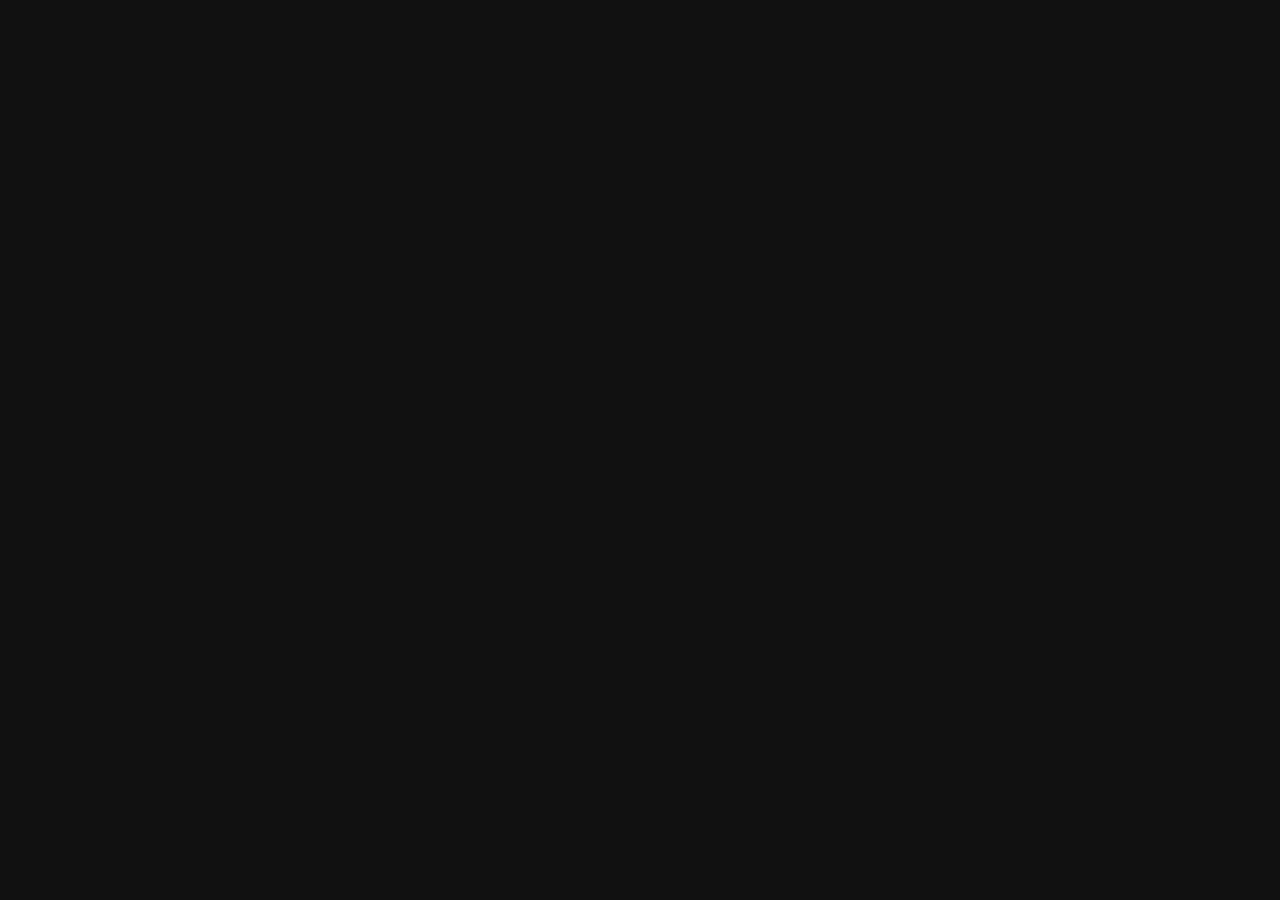
==== index.html @ 20e231be "feat(chefe): jokenpo do Sobrinho que Desenha OBP.JOKENPO puro (triade, sequencia fixa e melhor de 3)" ====
<!DOCTYPE html>
<html lang="pt-BR">
<head>
<meta charset="utf-8">
<meta name="viewport" content="width=device-width, initial-scale=1">
<title>tikinho & gilpp: O Briefing Perdido</title>
<link rel="stylesheet" href="https://fonts.googleapis.com/css2?family=Press+Start+2P&display=swap">
<style>
  html, body { margin: 0; height: 100%; background: #111; overflow: hidden; }
  #jogo { width: 100vw; height: 100vh; }
  #jogo canvas { image-rendering: pixelated; image-rendering: crisp-edges; }
  #fonte-pre { position: absolute; left: -9999px; top: 0; font-family: "Press Start 2P", monospace; }
</style>
</head>
<body>
<div id="jogo"></div>
<span id="fonte-pre">.</span>
<script src="https://cdnjs.cloudflare.com/ajax/libs/phaser/3.90.0/phaser.min.js"></script>
<script src="js/data/paleta.js"></script>
<script src="js/config.js"></script>
<script src="js/data/herois.js"></script>
<script src="js/systems/Mapa.js"></script>
<script src="js/data/fase-01.js"></script>
<script src="js/data/fase-02.js"></script>
<script src="js/data/fase-03.js"></script>
<script src="js/data/fase-04.js"></script>
<script src="js/data/fase-05.js"></script>
<script src="js/data/fase-06.js"></script>
<script src="js/data/fase-07.js"></script>
<script src="js/data/fase-08a.js"></script>
<script src="js/data/fase-08b.js"></script>
<script src="js/systems/Save.js"></script>
<script src="js/systems/Audio.js"></script>
<script src="js/systems/Voice.js"></script>
<script src="js/systems/Input.js"></script>
<script src="js/systems/Camera.js"></script>
<script src="js/entities/Block.js"></script>
<script src="js/entities/Item.js"></script>
<script src="js/entities/Projetil.js"></script>
<script src="js/entities/Enemy.js"></script>
<script src="js/entities/Player.js"></script>
<script src="js/scenes/Hud.js"></script>
<script src="js/scenes/Select.js"></script>
<script src="js/scenes/Level.js"></script>
  <script src="js/scenes/Boss.js"></script>
<script src="js/scenes/Boot.js"></script>
<script src="js/main.js"></script>
</body>
</html>
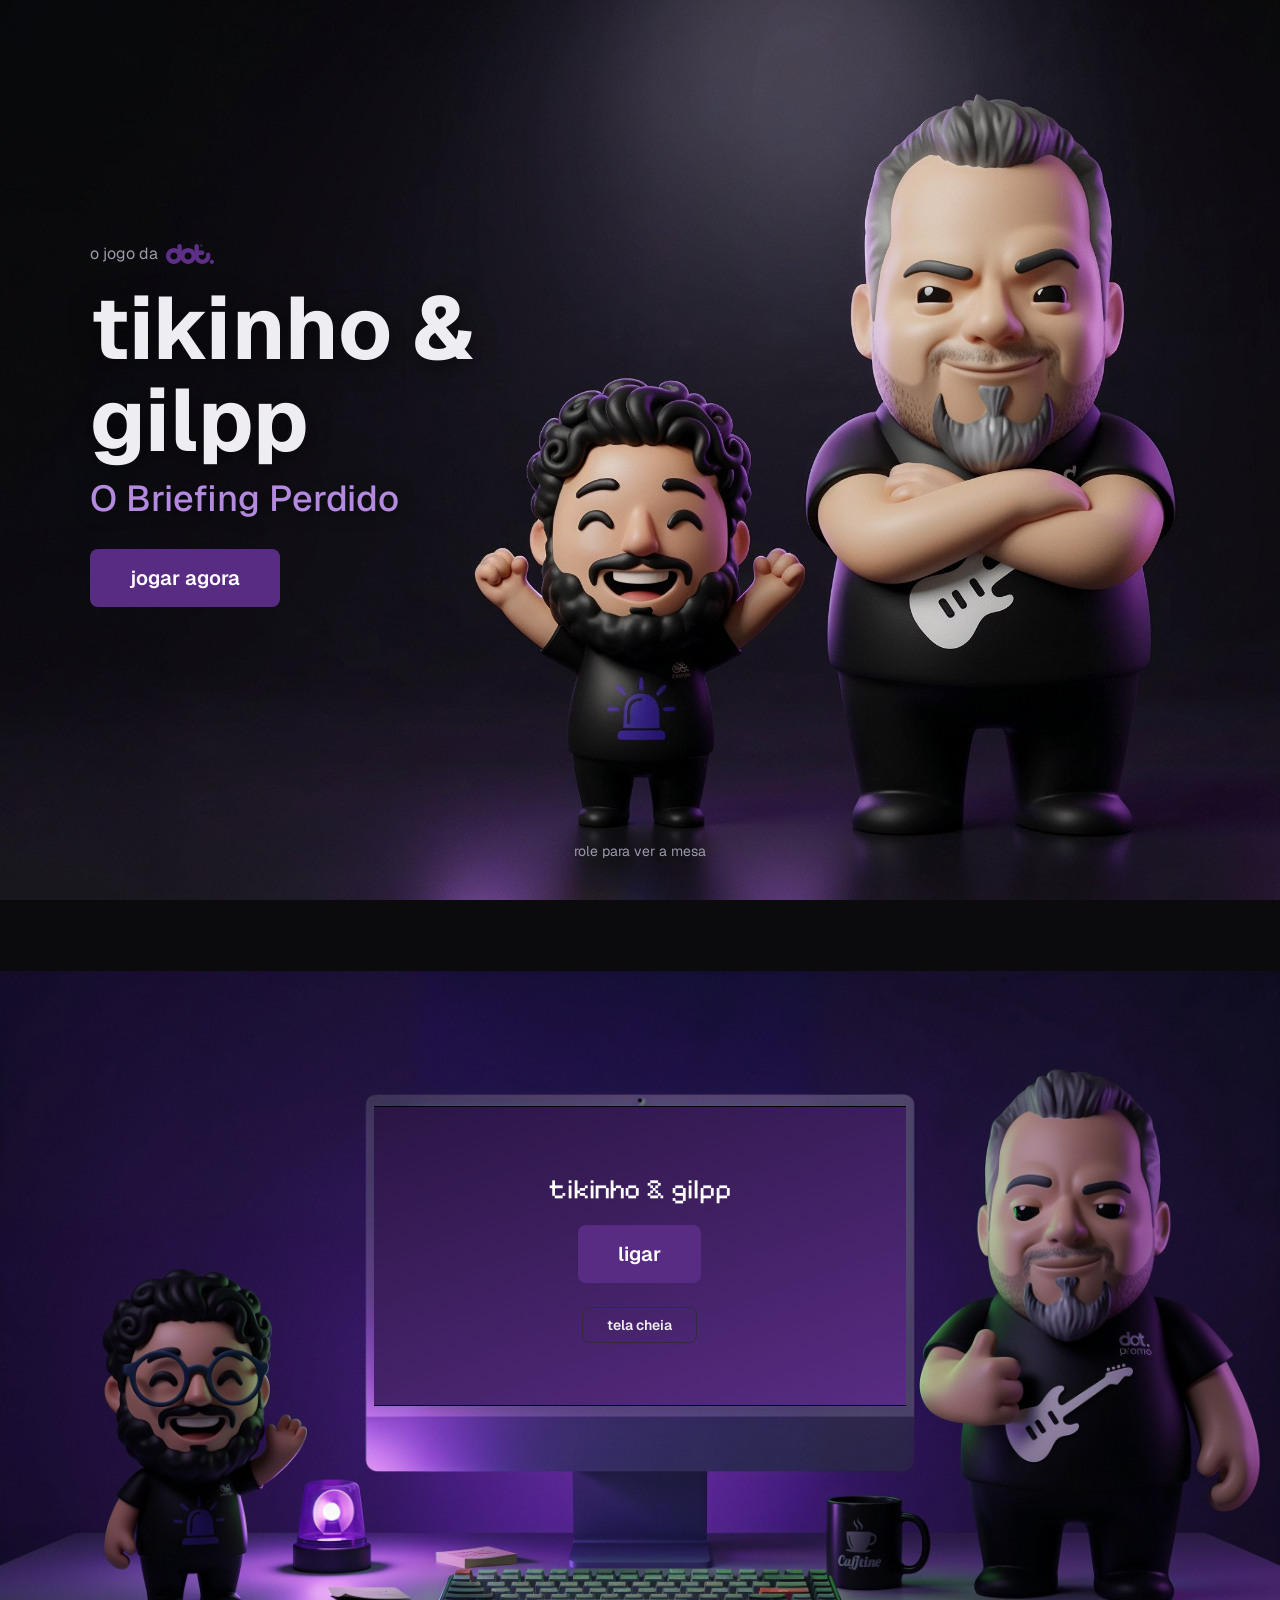
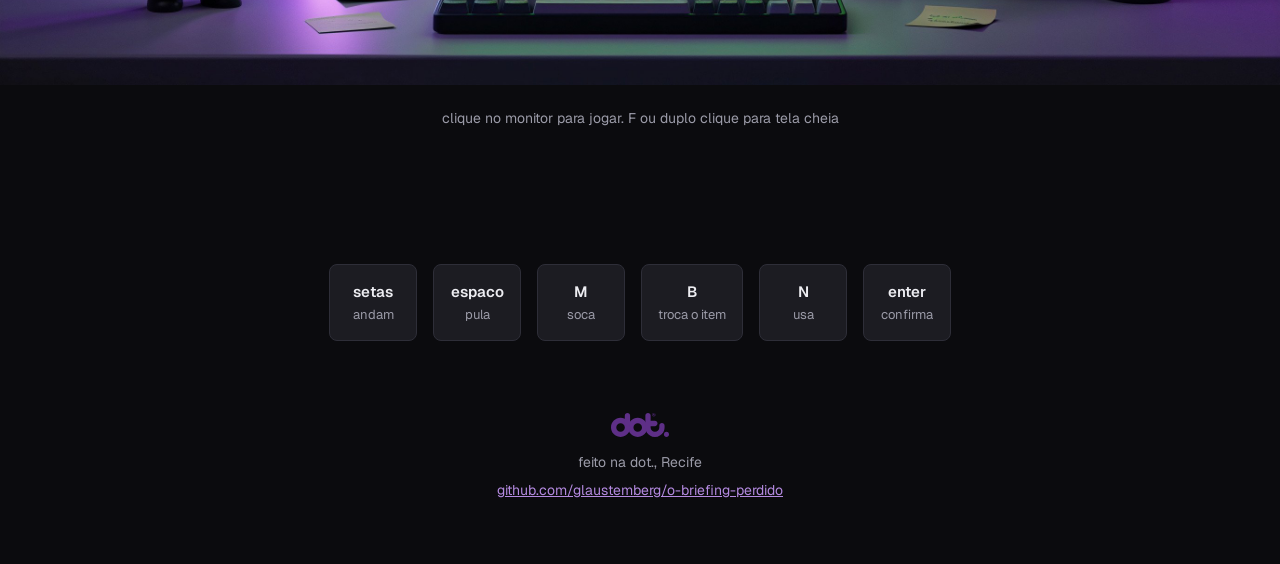
==== commit 1fddca03: "feat: site com os renders 3D dos bonecos, falas do chefe com variedade, jogo em jogo.html (decisoes " ====
--- a/index.html
+++ b/index.html
@@ -1,49 +1,71 @@
 <!DOCTYPE html>
 <html lang="pt-BR">
 <head>
-<meta charset="utf-8">
+<meta charset="UTF-8">
 <meta name="viewport" content="width=device-width, initial-scale=1">
-<title>tikinho & gilpp: O Briefing Perdido</title>
-<link rel="stylesheet" href="https://fonts.googleapis.com/css2?family=Press+Start+2P&display=swap">
-<style>
-  html, body { margin: 0; height: 100%; background: #111; overflow: hidden; }
-  #jogo { width: 100vw; height: 100vh; }
-  #jogo canvas { image-rendering: pixelated; image-rendering: crisp-edges; }
-  #fonte-pre { position: absolute; left: -9999px; top: 0; font-family: "Press Start 2P", monospace; }
-</style>
+<title>tikinho &amp; gilpp: O Briefing Perdido</title>
+<meta name="description" content="o jogo da dot.: tikinho e gilpp em O Briefing Perdido.">
+<link rel="preconnect" href="https://fonts.googleapis.com">
+<link rel="preconnect" href="https://fonts.gstatic.com" crossorigin>
+<link href="https://fonts.googleapis.com/css2?family=Geist:wght@400;500;600;700&family=Pixelify+Sans&display=swap" rel="stylesheet">
+<link rel="stylesheet" href="site/site.css">
 </head>
 <body>
-<div id="jogo"></div>
-<span id="fonte-pre">.</span>
-<script src="https://cdnjs.cloudflare.com/ajax/libs/phaser/3.90.0/phaser.min.js"></script>
-<script src="js/data/paleta.js"></script>
-<script src="js/config.js"></script>
-<script src="js/data/herois.js"></script>
-<script src="js/systems/Mapa.js"></script>
-<script src="js/data/fase-01.js"></script>
-<script src="js/data/fase-02.js"></script>
-<script src="js/data/fase-03.js"></script>
-<script src="js/data/fase-04.js"></script>
-<script src="js/data/fase-05.js"></script>
-<script src="js/data/fase-06.js"></script>
-<script src="js/data/fase-07.js"></script>
-<script src="js/data/fase-08a.js"></script>
-<script src="js/data/fase-08b.js"></script>
-<script src="js/systems/Save.js"></script>
-<script src="js/systems/Audio.js"></script>
-<script src="js/systems/Voice.js"></script>
-<script src="js/systems/Input.js"></script>
-<script src="js/systems/Camera.js"></script>
-<script src="js/entities/Block.js"></script>
-<script src="js/entities/Item.js"></script>
-<script src="js/entities/Projetil.js"></script>
-<script src="js/entities/Enemy.js"></script>
-<script src="js/entities/Player.js"></script>
-<script src="js/scenes/Hud.js"></script>
-<script src="js/scenes/Select.js"></script>
-<script src="js/scenes/Level.js"></script>
-  <script src="js/scenes/Boss.js"></script>
-<script src="js/scenes/Boot.js"></script>
-<script src="js/main.js"></script>
+
+<section id="abertura">
+  <div class="abertura-img-wrap" id="abertura-img-wrap" aria-hidden="true">
+    <div class="abertura-img"></div>
+  </div>
+
+  <div class="abertura-conteudo">
+    <div class="abertura-eyebrow">
+      <span>o jogo da</span>
+      <img class="logo-dot" src="site/logo-dot.svg" alt="dot.">
+    </div>
+    <h1 class="abertura-titulo">tikinho &amp; gilpp</h1>
+    <p class="abertura-subtitulo">O Briefing Perdido</p>
+    <button type="button" class="botao botao-primario" id="btn-jogar">jogar agora</button>
+  </div>
+
+  <p class="abertura-dica">role para ver a mesa</p>
+</section>
+
+<section id="mesa">
+  <div class="mesa">
+    <div class="tela" id="tela">
+      <div class="jogo-caixa" id="jogo-caixa">
+        <div class="standby" id="standby">
+          <p class="standby-titulo">tikinho &amp; gilpp</p>
+          <button type="button" class="botao botao-primario" id="btn-ligar">ligar</button>
+          <button type="button" class="botao botao-secundario botao-pequena" id="btn-tela-cheia">tela cheia</button>
+        </div>
+      </div>
+      <button type="button" class="botao-sair" id="btn-sair" aria-label="sair da tela cheia">sair</button>
+      <div class="aviso-girar" id="aviso-girar">
+        <p>gire o aparelho</p>
+      </div>
+    </div>
+  </div>
+  <p class="mesa-legenda">clique no monitor para jogar. F ou duplo clique para tela cheia</p>
+</section>
+
+<section id="controles">
+  <div class="chips">
+    <div class="chip"><span class="chip-tecla">setas</span><span class="chip-desc">andam</span></div>
+    <div class="chip"><span class="chip-tecla">espaco</span><span class="chip-desc">pula</span></div>
+    <div class="chip"><span class="chip-tecla">M</span><span class="chip-desc">soca</span></div>
+    <div class="chip"><span class="chip-tecla">B</span><span class="chip-desc">troca o item</span></div>
+    <div class="chip"><span class="chip-tecla">N</span><span class="chip-desc">usa</span></div>
+    <div class="chip"><span class="chip-tecla">enter</span><span class="chip-desc">confirma</span></div>
+  </div>
+
+  <footer class="rodape">
+    <img class="logo-dot logo-dot-rodape" src="site/logo-dot.svg" alt="dot.">
+    <p>feito na dot., Recife</p>
+    <a href="https://github.com/glaustemberg/o-briefing-perdido" target="_blank" rel="noopener">github.com/glaustemberg/o-briefing-perdido</a>
+  </footer>
+</section>
+
+<script src="site/site.js" defer></script>
 </body>
 </html>
--- a/site/site.css
+++ b/site/site.css
@@ -0,0 +1,413 @@
+/* tikinho e gilpp: O Briefing Perdido, site */
+
+:root {
+  --bg: #0B0B0E;
+  --texto: #EDEDF2;
+  --secundario: #9B9BA8;
+  --roxo-texto: #B48AE0;
+  --botao: #582C83;
+  --botao-hover: #6B3799;
+  --foco: #FFC933;
+  --borda: #2E2E38;
+  --chip-bg: #1C1C22;
+}
+
+* {
+  box-sizing: border-box;
+}
+
+html, body {
+  margin: 0;
+  padding: 0;
+  overflow-x: hidden;
+  scroll-behavior: smooth;
+}
+
+body {
+  background: var(--bg);
+  color: var(--texto);
+  font-family: 'Geist', system-ui, -apple-system, sans-serif;
+  line-height: 1.4;
+}
+
+img {
+  max-width: 100%;
+  display: block;
+}
+
+a {
+  color: var(--roxo-texto);
+}
+
+button {
+  font-family: inherit;
+  cursor: pointer;
+}
+
+button:focus-visible,
+a:focus-visible {
+  outline: 3px solid var(--foco);
+  outline-offset: 2px;
+}
+
+.botao {
+  border: none;
+  border-radius: 8px;
+  font-weight: 600;
+  transition: background 160ms ease, transform 160ms ease;
+}
+
+.botao-primario {
+  background: var(--botao);
+  color: #FFFFFF;
+  padding: 16px 40px;
+  font-size: clamp(16px, 2vw, 20px);
+}
+
+.botao-primario:hover {
+  background: var(--botao-hover);
+}
+
+.botao-secundario {
+  background: transparent;
+  color: var(--texto);
+  border: 1px solid var(--borda);
+  padding: 8px 24px;
+  font-size: 14px;
+}
+
+.botao-secundario:hover {
+  border-color: var(--roxo-texto);
+}
+
+.botao-pequena {
+  margin-top: 8px;
+}
+
+/* abertura */
+
+#abertura {
+  position: relative;
+  min-height: 100dvh;
+  overflow: hidden;
+  display: flex;
+  flex-direction: column;
+  align-items: flex-start;
+  justify-content: center;
+  padding: clamp(32px, 6vh, 80px) clamp(24px, 7vw, 120px) 32px;
+}
+
+.abertura-img-wrap {
+  position: absolute;
+  inset: -16px;
+  z-index: 0;
+}
+
+.abertura-img {
+  position: absolute;
+  inset: 0;
+  background-image: url("abertura.jpg");
+  background-size: cover;
+  background-position: right bottom;
+  transform-origin: 100% 100%;
+  animation: kenburns 24s ease-in-out infinite alternate;
+}
+
+@keyframes kenburns {
+  from { transform: scale(1); }
+  to { transform: scale(1.06); }
+}
+
+.abertura-conteudo {
+  position: relative;
+  z-index: 1;
+  text-align: left;
+  max-width: min(640px, 44vw);   /* na faixa de 1440 px o titulo quebra em duas linhas e nao encosta no tikinho */
+  margin-bottom: 8vh;
+  animation: fadeUp 600ms cubic-bezier(.16,1,.3,1) both;
+  animation-delay: 100ms;
+}
+
+@keyframes fadeUp {
+  from { opacity: 0; transform: translateY(24px); }
+  to { opacity: 1; transform: translateY(0); }
+}
+
+.abertura-eyebrow {
+  display: flex;
+  align-items: center;
+  justify-content: flex-start;
+  gap: 8px;
+  color: var(--secundario);
+  font-size: 16px;
+  margin-bottom: 16px;
+}
+
+.abertura-eyebrow .logo-dot {
+  height: 20px;
+  width: 48px;
+}
+
+.abertura-titulo {
+  margin: 0;
+  font-weight: 700;
+  font-size: clamp(40px, 7vw, 88px);
+  line-height: 1.05;
+  text-shadow: 0 4px 24px rgba(0,0,0,.55);
+}
+
+.abertura-subtitulo {
+  margin: 8px 0 24px;
+  font-weight: 500;
+  font-size: clamp(20px, 3vw, 36px);
+  color: var(--roxo-texto);
+  text-shadow: 0 2px 16px rgba(0,0,0,.5);
+}
+
+.abertura-dica {
+  position: absolute;
+  z-index: 1;
+  left: 0;
+  right: 0;
+  bottom: 24px;
+  text-align: center;
+  color: var(--secundario);
+  font-size: 14px;
+}
+
+/* em pe (celular): texto no alto, centralizado, e os bonecos embaixo */
+@media (orientation: portrait) {
+  #abertura { align-items: center; justify-content: flex-start; }
+  .abertura-conteudo { text-align: center; margin-bottom: 0; max-width: 640px; }
+  .abertura-eyebrow { justify-content: center; }
+  .abertura-img { background-position: center bottom; transform-origin: 50% 100%; }
+}
+
+@media (prefers-reduced-motion: reduce) {
+  .abertura-img { animation: none; }
+  .abertura-conteudo { animation: fadeUp 300ms ease-out both; }
+  html { scroll-behavior: auto; }
+}
+
+/* mesa */
+
+#mesa {
+  min-height: 100dvh;
+  display: flex;
+  flex-direction: column;
+  align-items: center;
+  justify-content: center;
+  gap: 24px;
+  background: var(--bg);
+  padding: 32px 0;
+}
+
+.mesa {
+  position: relative;
+  aspect-ratio: 1376 / 768;
+  width: min(100vw, calc(100vh * 1376 / 768));
+  background-image: url("mesa.jpg");
+  background-size: cover;
+  background-position: center;
+  overflow: hidden;
+}
+
+.tela {
+  position: absolute;
+  left: 29.25%;
+  top: 18.87%;
+  width: 41.50%;
+  height: 42.08%;
+  background: #000;
+  display: flex;
+  align-items: center;
+  justify-content: center;
+  overflow: hidden;
+  cursor: pointer;
+}
+
+.jogo-caixa {
+  position: relative;
+  width: 100%;
+  aspect-ratio: 16 / 9;
+  background: #000;
+  overflow: hidden;
+}
+
+.jogo-iframe {
+  position: absolute;
+  inset: 0;
+  width: 100%;
+  height: 100%;
+  border: 0;
+  background: #000;
+}
+
+.standby {
+  position: absolute;
+  inset: 0;
+  display: flex;
+  flex-direction: column;
+  align-items: center;
+  justify-content: center;
+  gap: 16px;
+  padding: 16px;
+  background: linear-gradient(160deg, #2A1544, #582C83);
+  text-align: center;
+}
+
+.standby-titulo {
+  margin: 0;
+  font-family: 'Pixelify Sans', monospace;
+  color: #FFFFFF;
+  font-size: clamp(16px, 4vw, 28px);
+}
+
+.botao-sair {
+  display: none;
+  position: absolute;
+  top: max(12px, env(safe-area-inset-top));
+  right: max(12px, env(safe-area-inset-right));
+  z-index: 10;
+  background: rgba(0,0,0,.5);
+  color: #FFFFFF;
+  border: 1px solid rgba(255,255,255,.3);
+  border-radius: 999px;
+  padding: 8px 16px;
+  font-size: 13px;
+}
+
+.aviso-girar {
+  display: none;
+  position: absolute;
+  inset: 0;
+  z-index: 20;
+  align-items: center;
+  justify-content: center;
+  background: var(--bg);
+  text-align: center;
+  padding: 16px;
+}
+
+.aviso-girar p {
+  margin: 0;
+  color: var(--texto);
+  font-size: 18px;
+}
+
+.mesa-legenda {
+  color: var(--secundario);
+  font-size: 14px;
+  text-align: center;
+  max-width: 480px;
+  padding: 0 16px;
+  margin: 0;
+}
+
+/* tela cheia: mesmo elemento .tela vira camada fixa */
+
+body.tela-cheia .tela {
+  position: fixed;
+  inset: 0;
+  width: auto;
+  height: auto;
+  z-index: 1000;
+  padding: env(safe-area-inset-top) env(safe-area-inset-right) env(safe-area-inset-bottom) env(safe-area-inset-left);
+}
+
+body.tela-cheia .jogo-caixa {
+  transition: transform 450ms cubic-bezier(.16,1,.3,1), opacity 450ms cubic-bezier(.16,1,.3,1);
+}
+
+body.tela-cheia .botao-sair {
+  display: block;
+}
+
+@media (max-width: 768px) and (orientation: portrait) {
+  body.tela-cheia .aviso-girar {
+    display: flex;
+  }
+}
+
+/* celular: mesa em pe */
+
+@media (max-width: 768px), (orientation: portrait) {
+  .mesa {
+    aspect-ratio: 768 / 1376;
+    width: min(100vw, calc(100vh * 768 / 1376));
+    background-image: url("mesa-mobile.jpg");
+  }
+
+  .tela {
+    left: 6.89%;
+    top: 27.00%;
+    width: 86.22%;
+    height: 28.92%;
+  }
+}
+
+/* controles */
+
+#controles {
+  padding: 64px 16px 32px;
+  display: flex;
+  flex-direction: column;
+  align-items: center;
+  gap: 40px;
+}
+
+.chips {
+  display: flex;
+  flex-wrap: wrap;
+  gap: 16px;
+  justify-content: center;
+  max-width: 800px;
+}
+
+.chip {
+  display: flex;
+  flex-direction: column;
+  align-items: center;
+  gap: 4px;
+  background: var(--chip-bg);
+  border: 1px solid var(--borda);
+  border-radius: 8px;
+  padding: 16px;
+  min-width: 88px;
+}
+
+.chip-tecla {
+  font-weight: 600;
+  color: var(--texto);
+  font-size: 15px;
+}
+
+.chip-desc {
+  color: var(--secundario);
+  font-size: 13px;
+}
+
+.rodape {
+  display: flex;
+  flex-direction: column;
+  align-items: center;
+  gap: 8px;
+  padding: 32px 16px;
+  color: var(--secundario);
+  font-size: 14px;
+  text-align: center;
+}
+
+.logo-dot-rodape {
+  height: 24px;
+  width: 58px;
+  margin-bottom: 8px;
+}
+
+.rodape p {
+  margin: 0;
+}
+
+.rodape a {
+  word-break: break-all;
+}
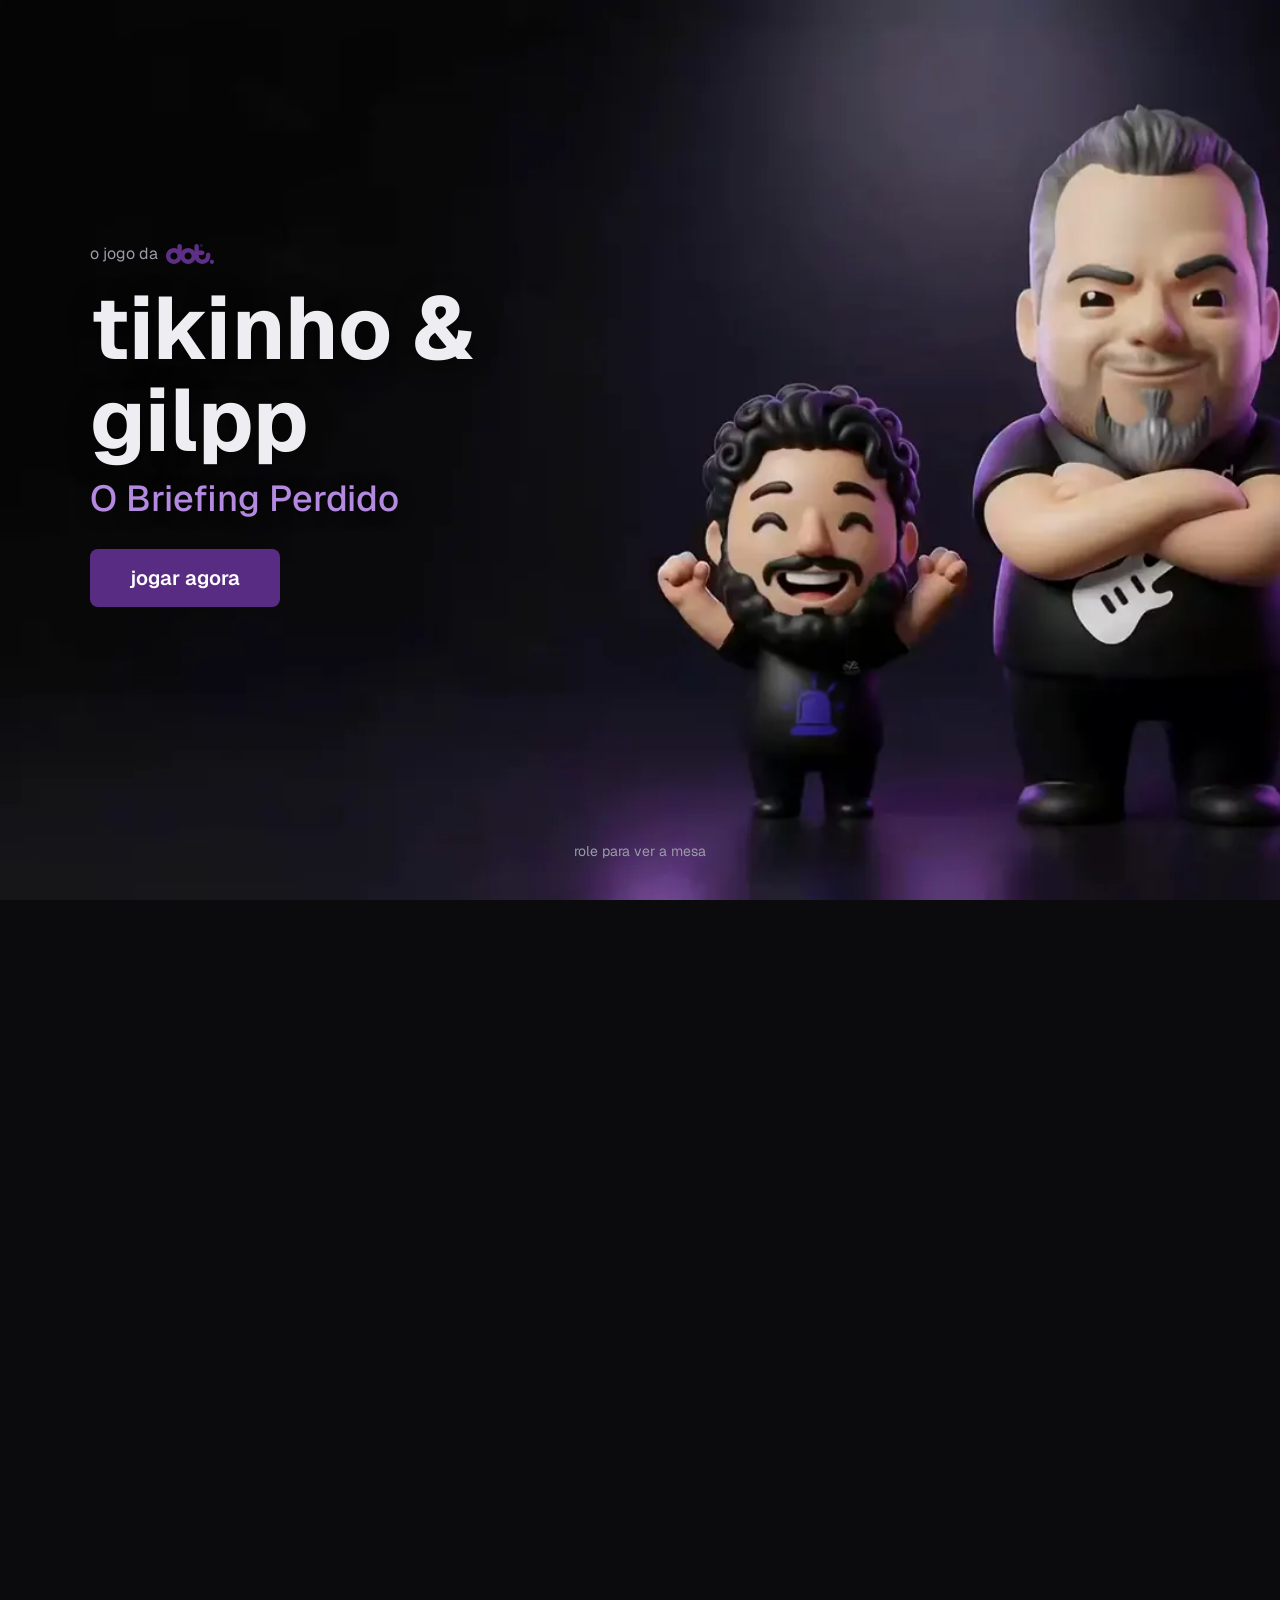
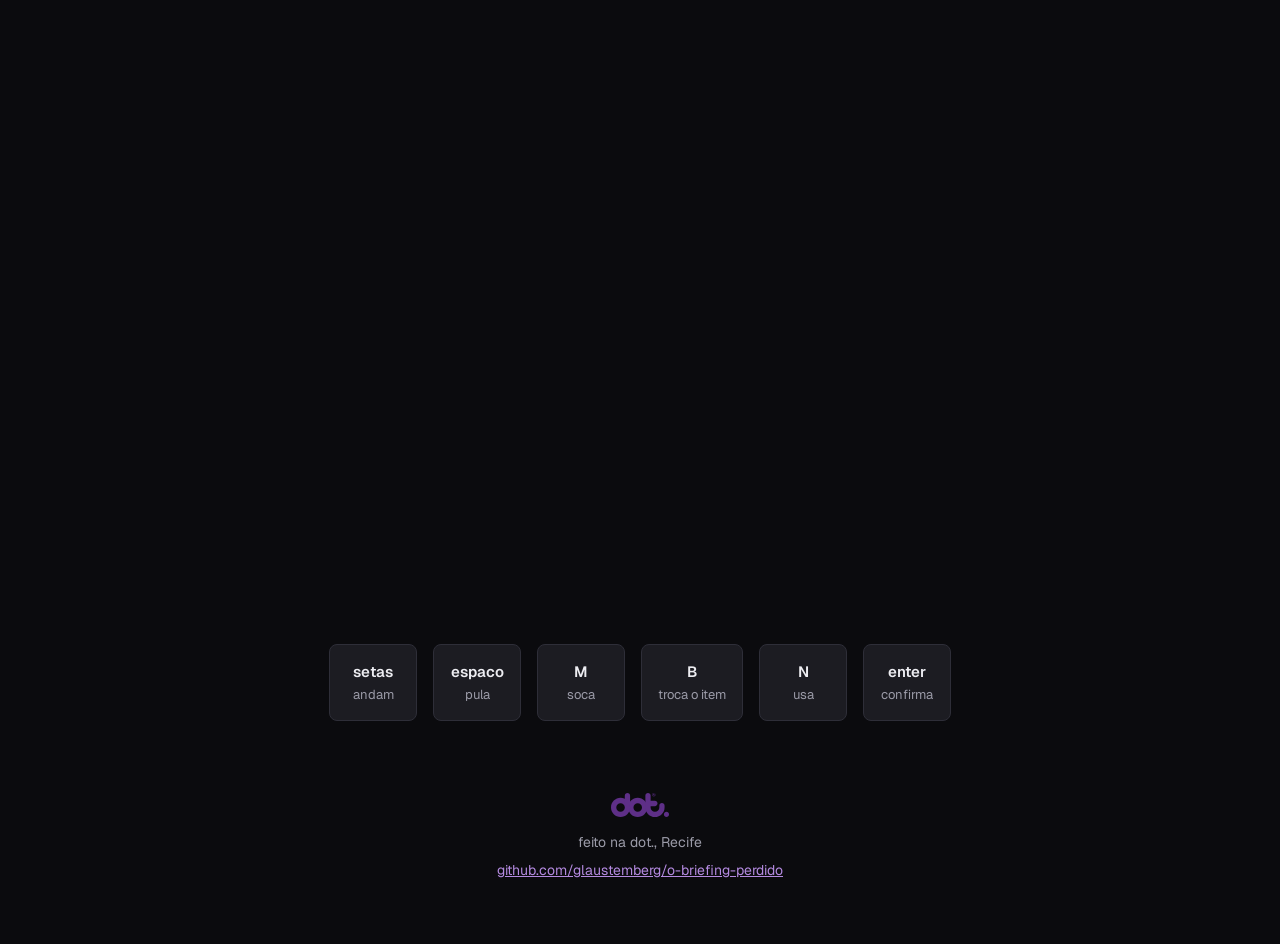
==== commit 03f807a7: "feat: abertura em video controlado pela rolagem (decisao 92) - video Seedance 2.5 de 6 s (abertura -" ====
--- a/index.html
+++ b/index.html
@@ -13,9 +13,11 @@
 <body>
 
 <section id="abertura">
+ <div class="abertura-fixo">
   <div class="abertura-img-wrap" id="abertura-img-wrap" aria-hidden="true">
     <div class="abertura-img"></div>
   </div>
+  <canvas id="rolagem-canvas" class="rolagem-canvas" aria-hidden="true"></canvas>
 
   <div class="abertura-conteudo">
     <div class="abertura-eyebrow">
@@ -28,6 +30,7 @@
   </div>
 
   <p class="abertura-dica">role para ver a mesa</p>
+ </div>
 </section>
 
 <section id="mesa">
@@ -66,6 +69,8 @@
   </footer>
 </section>
 
+<script>window.__QUADROS = 72;</script>
 <script src="site/site.js" defer></script>
+<script src="site/rolagem.js" defer></script>
 </body>
 </html>
--- a/site/site.css
+++ b/site/site.css
@@ -19,7 +19,7 @@
 html, body {
   margin: 0;
   padding: 0;
-  overflow-x: hidden;
+  overflow-x: clip;   /* clip, nao hidden: hidden faz o body virar o rolador e quebra o position: sticky da abertura */
   scroll-behavior: smooth;
 }
 
@@ -89,6 +89,12 @@
 #abertura {
   position: relative;
   min-height: 100dvh;
+}
+
+/* a parte visivel da abertura; com a rolagem (decisao 92) ela fica presa no topo enquanto a secao rola */
+.abertura-fixo {
+  position: relative;
+  height: 100dvh;
   overflow: hidden;
   display: flex;
   flex-direction: column;
@@ -96,6 +102,23 @@
   justify-content: center;
   padding: clamp(32px, 6vh, 80px) clamp(24px, 7vw, 120px) 32px;
 }
+
+body.com-rolagem #abertura { height: 420dvh; }
+body.com-rolagem .abertura-fixo { position: sticky; top: 0; }
+body.com-rolagem .abertura-img { animation: none; }
+body.com-rolagem .abertura-conteudo { animation: none; }   /* o fill-mode both da entrada prendia opacity: 1 e vencia o fade por --p */
+.rolagem-canvas { position: absolute; inset: 0; z-index: 1; display: none; }
+body.com-rolagem .rolagem-canvas { display: block; }
+body.com-rolagem .abertura-conteudo,
+body.com-rolagem .abertura-dica { opacity: calc(1 - var(--p, 0) * 8); }
+#abertura.rolando .abertura-conteudo { pointer-events: none; }
+/* a tela e a legenda dentro da abertura fixa: so aparecem no fim do video */
+.tela.na-abertura { z-index: 3; opacity: 0; pointer-events: none; transition: opacity 300ms ease; }
+.tela.na-abertura.visivel { opacity: 1; pointer-events: auto; }
+.mesa-legenda.na-abertura { z-index: 3; opacity: 0; transition: opacity 300ms ease; }
+.mesa-legenda.na-abertura.visivel { opacity: 1; }
+body.tela-cheia .tela.na-abertura { opacity: 1; pointer-events: auto; }
+#mesa.escondida { display: none; }
 
 .abertura-img-wrap {
   position: absolute;
@@ -120,7 +143,7 @@
 
 .abertura-conteudo {
   position: relative;
-  z-index: 1;
+  z-index: 2;
   text-align: left;
   max-width: min(640px, 44vw);   /* na faixa de 1440 px o titulo quebra em duas linhas e nao encosta no tikinho */
   margin-bottom: 8vh;
@@ -166,7 +189,7 @@
 
 .abertura-dica {
   position: absolute;
-  z-index: 1;
+  z-index: 2;
   left: 0;
   right: 0;
   bottom: 24px;
@@ -177,7 +200,7 @@
 
 /* em pe (celular): texto no alto, centralizado, e os bonecos embaixo */
 @media (orientation: portrait) {
-  #abertura { align-items: center; justify-content: flex-start; }
+  .abertura-fixo { align-items: center; justify-content: flex-start; }
   .abertura-conteudo { text-align: center; margin-bottom: 0; max-width: 640px; }
   .abertura-eyebrow { justify-content: center; }
   .abertura-img { background-position: center bottom; transform-origin: 50% 100%; }
@@ -192,20 +215,15 @@
 /* mesa */
 
 #mesa {
-  min-height: 100dvh;
-  display: flex;
-  flex-direction: column;
-  align-items: center;
-  justify-content: center;
-  gap: 24px;
+  position: relative;
   background: var(--bg);
-  padding: 32px 0;
-}
-
+}
+
+/* a mesa cobre a janela inteira (a mesma geometria do canvas da rolagem); a .tela e posicionada por JS */
 .mesa {
   position: relative;
-  aspect-ratio: 1376 / 768;
-  width: min(100vw, calc(100vh * 1376 / 768));
+  width: 100vw;
+  height: 100dvh;
   background-image: url("mesa.jpg");
   background-size: cover;
   background-position: center;
@@ -296,12 +314,16 @@
 }
 
 .mesa-legenda {
+  position: absolute;
+  left: 0;
+  right: 0;
+  bottom: 16px;
   color: var(--secundario);
   font-size: 14px;
   text-align: center;
-  max-width: 480px;
   padding: 0 16px;
   margin: 0;
+  text-shadow: 0 1px 8px rgba(0,0,0,.8);
 }
 
 /* tela cheia: mesmo elemento .tela vira camada fixa */
@@ -333,8 +355,6 @@
 
 @media (max-width: 768px), (orientation: portrait) {
   .mesa {
-    aspect-ratio: 768 / 1376;
-    width: min(100vw, calc(100vh * 768 / 1376));
     background-image: url("mesa-mobile.jpg");
   }
 
